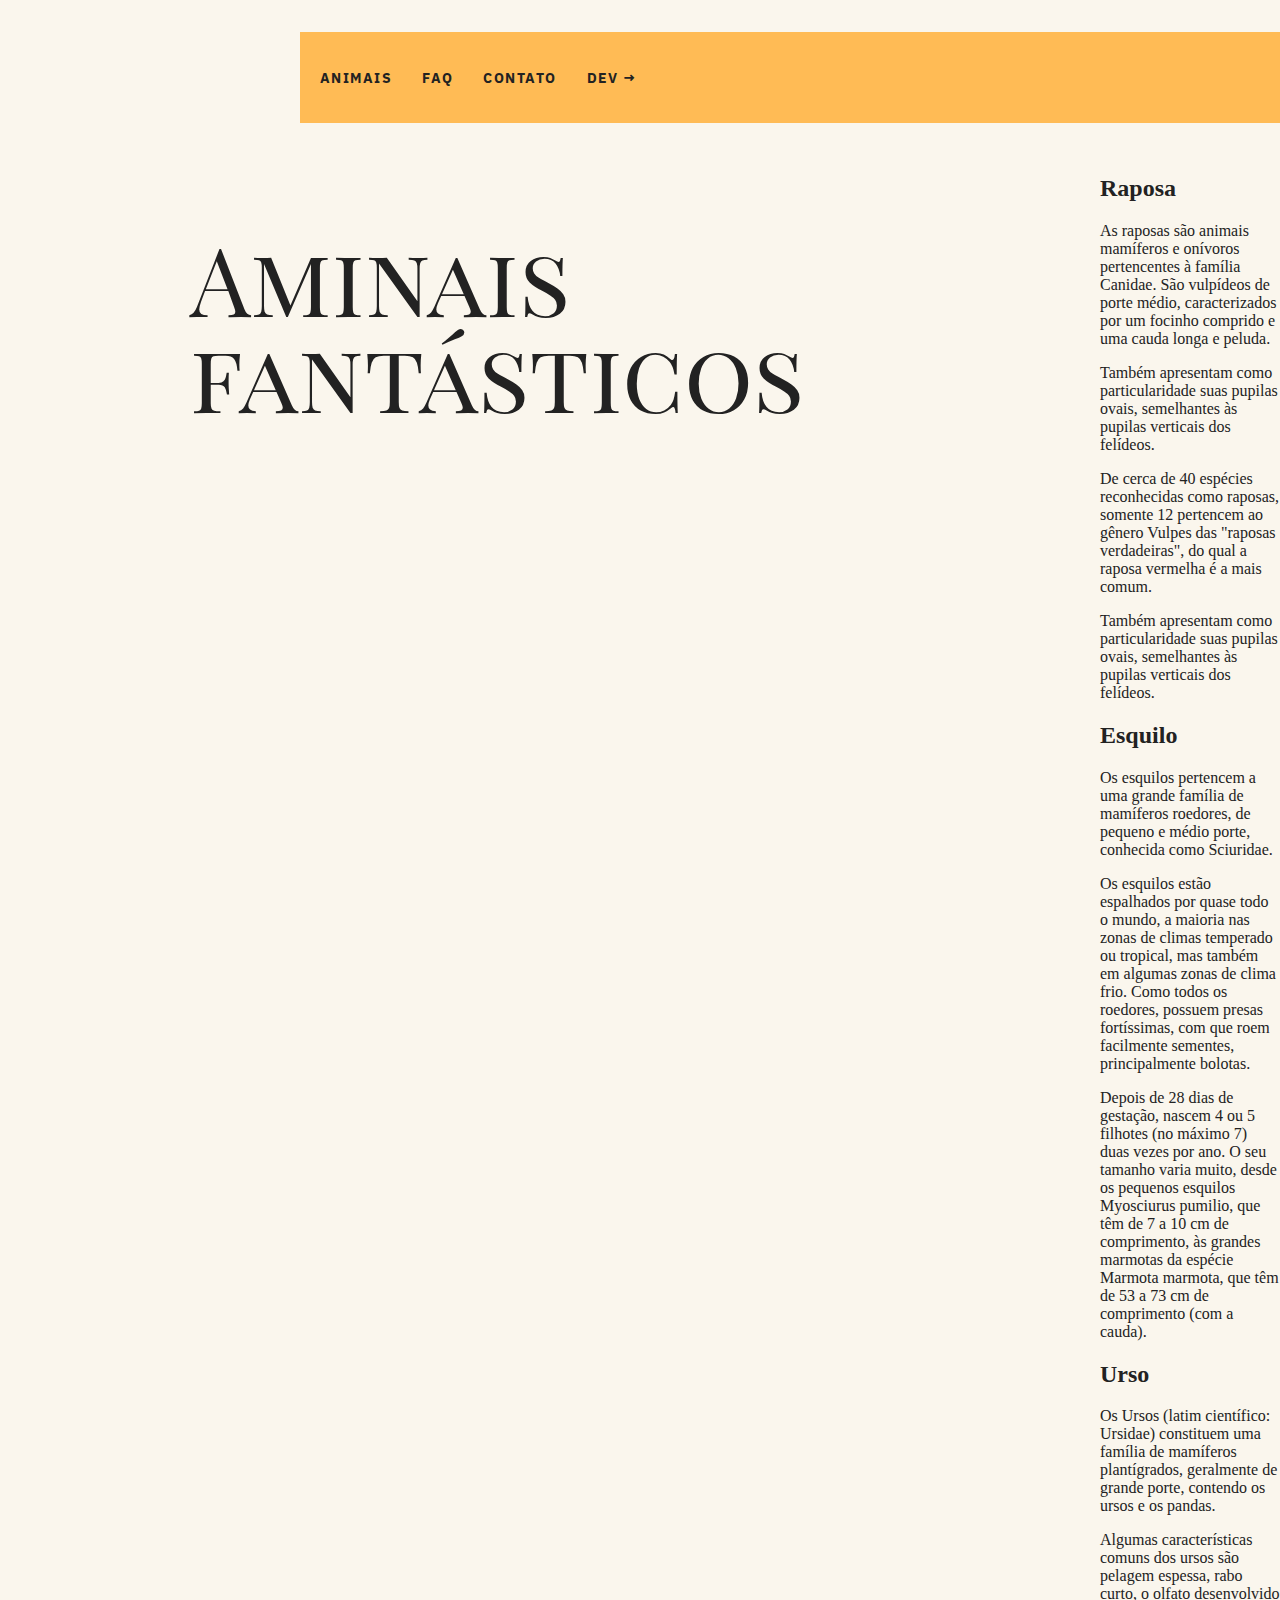
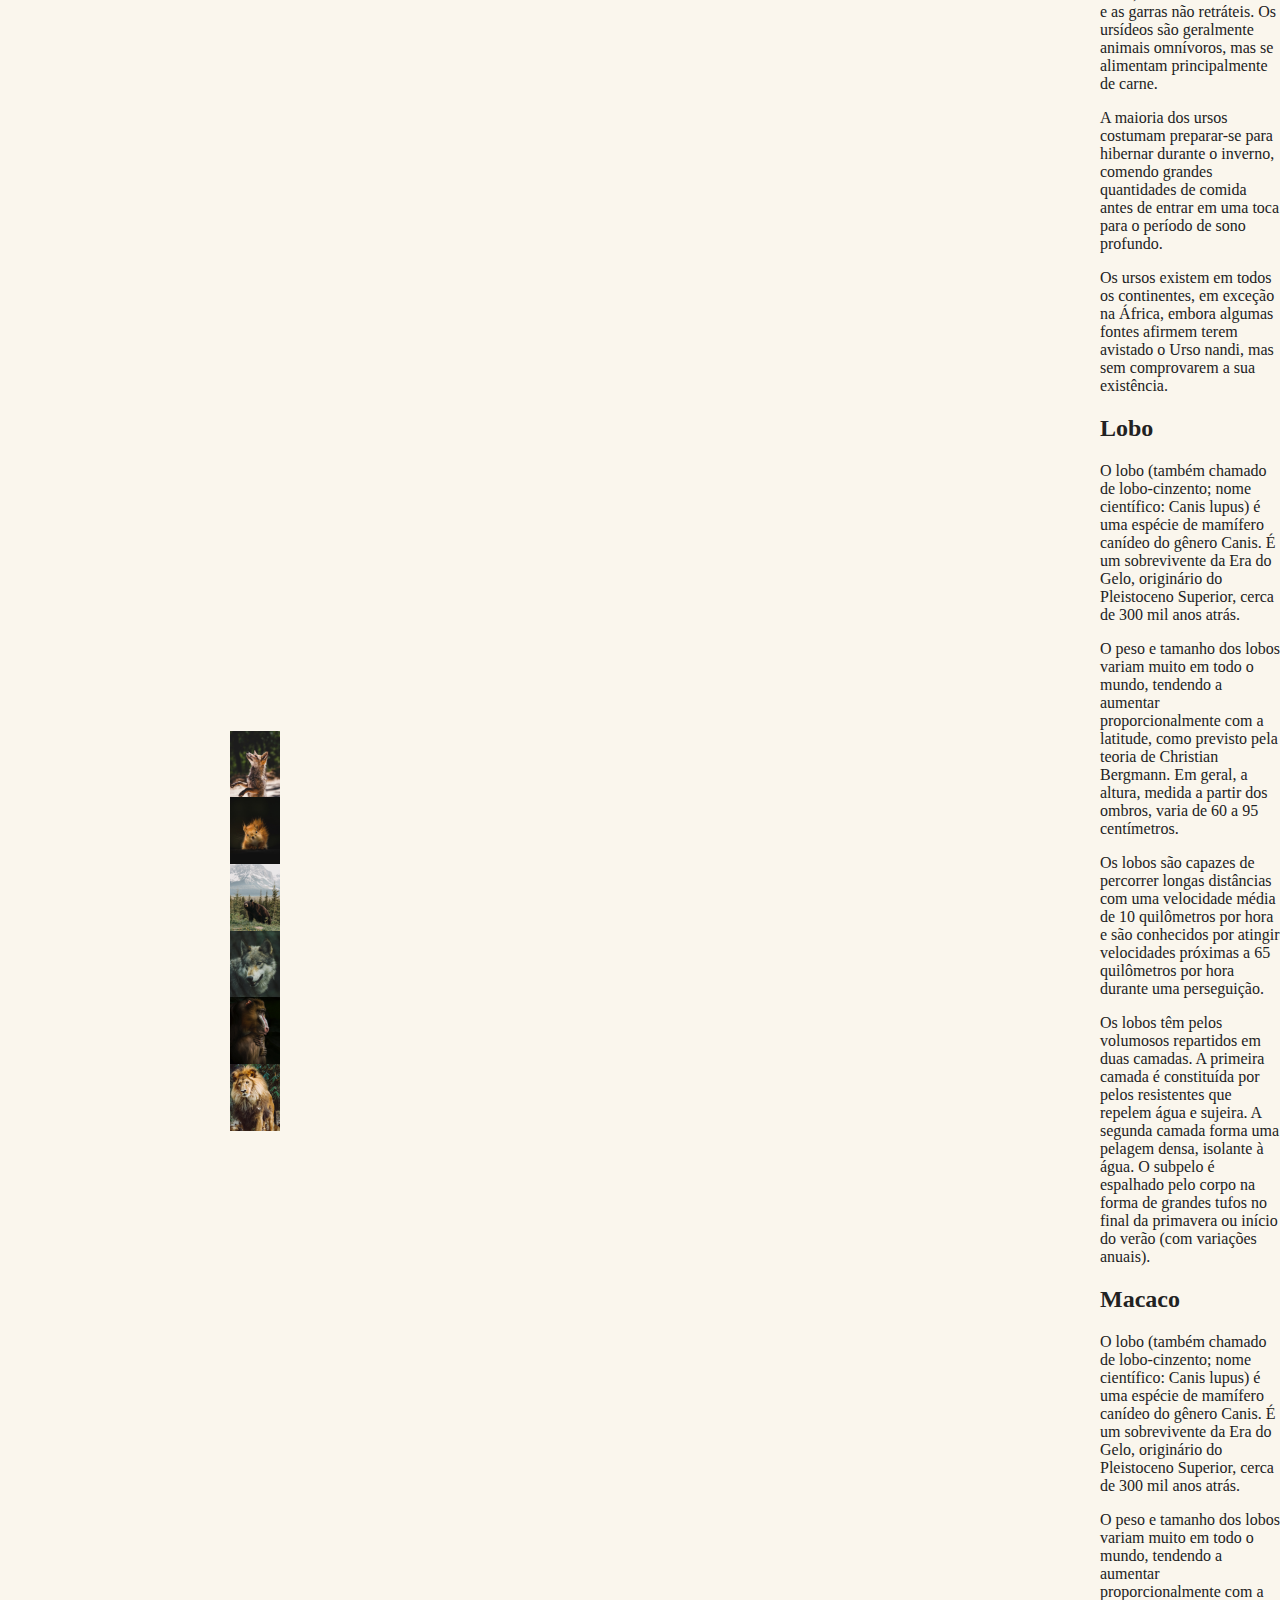
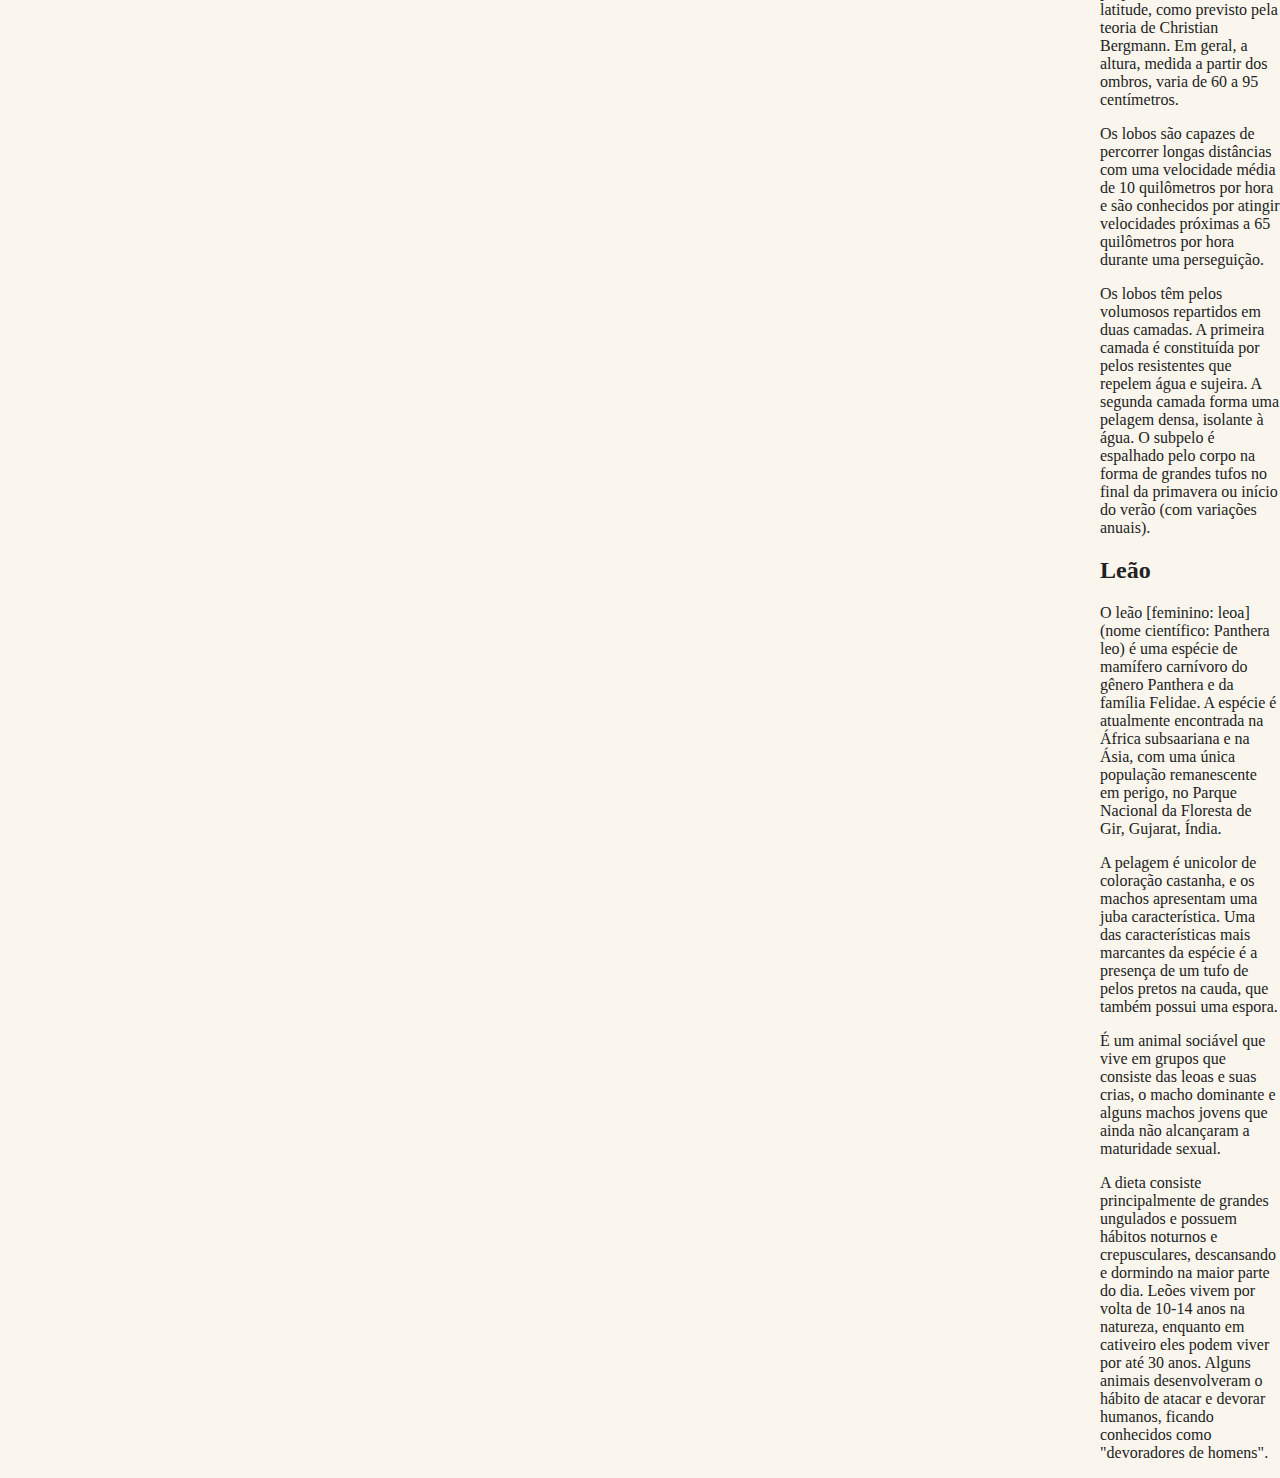
==== index.html @ 6a3c09d8 "feat: descrevendo os animais" ====
<!DOCTYPE html>
<html lang="pt-br">

<head>
  <meta charset="UTF-8">
  <meta http-equiv="X-UA-Compatible" content="IE=edge">
  <meta name="viewport" content="width=device-width, initial-scale=1.0">
  <link rel="stylesheet" href="style.css">
  <title>DOM</title>
</head>

<body>

  <nav class="menu">
    <ul>
      <li><a href="#animais">Animais</a></li>
      <li><a href="#faq">Faq</a></li>
      <li><a href="#contato">Contato</a></li>
      <li><a href="https://www.origamid.com/" target="_blank">Dev →</a></li>
    </ul>
  </nav>

  <section class="animais" id="animais">
    <h1 class="tituloAnimais">Aminais fantásticos</h1>
    <ul class="listaAnimais">
      <li><img src="./img/imagem1.jpg" alt="imagem de raposa"></li>
      <li><img src="./img/imagem2.jpg" alt="imagem de esquilo"></li>
      <li><img src="./img/imagem3.jpg" alt="imagem de urso"></li>
      <li><img src="./img/imagem4.jpg" alt="imegem de lobo"></li>
      <li><img src="./img/imagem5.jpg" alt="imagem de macaco"></li>
      <li><img src="./img/imagem6.jpg" alt="imegem de leão"></li>
    </ul>
  </section>
  <div class="descricaoAnimais">
    <section>
      <h2>Raposa</h2>
      <p>As raposas são animais mamíferos e onívoros pertencentes à família Canidae. São vulpídeos de porte médio, caracterizados
        por um focinho comprido e uma cauda longa e peluda.</p>
      <p>Também apresentam como particularidade suas pupilas ovais, semelhantes às pupilas verticais dos felídeos.</p>
      <p>De cerca de 40 espécies reconhecidas como raposas, somente 12 pertencem ao gênero Vulpes das "raposas verdadeiras", do
        qual a raposa vermelha é a mais comum.</p>
      <p>Também apresentam como particularidade suas pupilas ovais, semelhantes às pupilas verticais dos felídeos.</p>
    </section>
    <section>
      <h2>Esquilo</h2>
      <p>Os esquilos pertencem a uma grande família de mamíferos roedores, de pequeno e médio porte, conhecida como Sciuridae.</p>
      <p>Os esquilos estão espalhados por quase todo o mundo, a maioria nas zonas de climas temperado ou tropical, mas também em algumas zonas de clima frio. Como todos os roedores, possuem presas fortíssimas, com que roem facilmente sementes, principalmente bolotas.</p>
      <p>Depois de 28 dias de gestação, nascem 4 ou 5 filhotes (no máximo 7) duas vezes por ano. O seu tamanho varia muito, desde os pequenos esquilos Myosciurus pumilio, que têm de 7 a 10 cm de comprimento, às grandes marmotas da espécie Marmota marmota, que têm de 53 a 73 cm de comprimento (com a cauda).</p>
    </section>
    <section>
      <h2>Urso</h2>
      <p>Os Ursos (latim científico: Ursidae) constituem uma família de mamíferos plantígrados, geralmente de grande porte, contendo os ursos e os pandas.</p>
      <p>Algumas características comuns dos ursos são pelagem espessa, rabo curto, o olfato desenvolvido e as garras não retráteis. Os ursídeos são geralmente animais omnívoros, mas se alimentam principalmente de carne.</p>
      <p>A maioria dos ursos costumam preparar-se para hibernar durante o inverno, comendo grandes quantidades de comida antes de entrar em uma toca para o período de sono profundo.</p>
      <p>
        Os ursos existem em todos os continentes, em exceção na África, embora algumas fontes afirmem terem avistado o Urso nandi, mas sem comprovarem a sua existência.
      </p>
    </section>
    <section>
      <h2>Lobo</h2>
      <p>O lobo (também chamado de lobo-cinzento; nome científico: Canis lupus) é uma espécie de mamífero canídeo do gênero Canis. É um sobrevivente da Era do Gelo, originário do Pleistoceno Superior, cerca de 300 mil anos atrás. </p>
      <p>O peso e tamanho dos lobos variam muito em todo o mundo, tendendo a aumentar proporcionalmente com a latitude, como previsto pela teoria de Christian Bergmann. Em geral, a altura, medida a partir dos ombros, varia de 60 a 95 centímetros. </p>
      <p>Os lobos são capazes de percorrer longas distâncias com uma velocidade média de 10 quilômetros por hora e são conhecidos por atingir velocidades próximas a 65 quilômetros por hora durante uma perseguição.</p>
      <p>
        Os lobos têm pelos volumosos repartidos em duas camadas. A primeira camada é constituída por pelos resistentes que repelem água e sujeira. A segunda camada forma uma pelagem densa, isolante à água. O subpelo é espalhado pelo corpo na forma de grandes tufos no final da primavera ou início do verão (com variações anuais).
      </p>
    </section>
    <section>
      <h2>Macaco</h2>
      <p>O lobo (também chamado de lobo-cinzento; nome científico: Canis lupus) é uma espécie de mamífero canídeo do gênero Canis. É um sobrevivente da Era do Gelo, originário do Pleistoceno Superior, cerca de 300 mil anos atrás. </p>
      <p>O peso e tamanho dos lobos variam muito em todo o mundo, tendendo a aumentar proporcionalmente com a latitude, como previsto pela teoria de Christian Bergmann. Em geral, a altura, medida a partir dos ombros, varia de 60 a 95 centímetros. </p>
      <p>Os lobos são capazes de percorrer longas distâncias com uma velocidade média de 10 quilômetros por hora e são conhecidos por atingir velocidades próximas a 65 quilômetros por hora durante uma perseguição.</p>
      <p>
        Os lobos têm pelos volumosos repartidos em duas camadas. A primeira camada é constituída por pelos resistentes que repelem água e sujeira. A segunda camada forma uma pelagem densa, isolante à água. O subpelo é espalhado pelo corpo na forma de grandes tufos no final da primavera ou início do verão (com variações anuais).
      </p>
    </section>
    <section>
      <h2>Leão</h2>
      <p>O leão [feminino: leoa] (nome científico: Panthera leo) é uma espécie de mamífero carnívoro do gênero Panthera e da família Felidae. A espécie é atualmente encontrada na África subsaariana e na Ásia, com uma única população remanescente em perigo, no Parque Nacional da Floresta de Gir, Gujarat, Índia. </p>
      <p>A pelagem é unicolor de coloração castanha, e os machos apresentam uma juba característica. Uma das características mais marcantes da espécie é a presença de um tufo de pelos pretos na cauda, que também possui uma espora. </p>
      <p>É um animal sociável que vive em grupos que consiste das leoas e suas crias, o macho dominante e alguns machos jovens que ainda não alcançaram a maturidade sexual.</p>
      <p>A dieta consiste principalmente de grandes ungulados e possuem hábitos noturnos e crepusculares, descansando e dormindo na maior parte do dia. Leões vivem por volta de 10-14 anos na natureza, enquanto em cativeiro eles podem viver por até 30 anos. Alguns animais desenvolveram o hábito de atacar e devorar humanos, ficando conhecidos como "devoradores de homens".
      </p>
    </section>

  </div>


</body>

</html>
---- style.css ----
@import url('https://fonts.googleapis.com/css2?family=IBM+Plex+Sans:wght@400;600;700&display=swap');
@import url('https://fonts.googleapis.com/css2?family=Playfair+Display+SC:wght@400;700&display=swap');

body {
  margin: 0;
  padding: 0;
}

ul{
  list-style: none;
}

body{
  background-color: #faf6ed;
  color: #222;
  display: grid;
  grid-template-columns:  1fr 120px minmax(300px, 800px) 1fr;
  -webkit-font-smoothing: antialiased;
}
.menu{
  grid-column:3 / 5;
  background-color: #fb5;
  margin-top: 2rem;
  margin-bottom: 2rem;
}

.menu ul{
  display: flex;
  flex-wrap: wrap;
  padding: 10px;
}

.menu li a {
  display: block;
  padding: 10px;
  margin-right: 10px;
  color: #222;
  text-decoration: none;
  text-transform: uppercase;
  font-size: 0.90rem;
  font-weight: bold;
  font-family: 'IBM Plex Sans', sans-serif;
  letter-spacing: .1em;
}

.animais{
  grid-column: 2 / 4;
  width: 100%;
  box-sizing: border-box;
  padding: 10px;
  display: grid;
  grid-template-columns: 90px 300px 1fr;
  gap: 20px;
  margin-bottom: 4rem;
}
img{
  display: block;
  max-width: 100%;
}
.tituloAnimais {
  font-family: 'Playfair Display SC', serif;
  font-size: 6rem;
  font-weight: 400;
  line-height: 1;
  margin-bottom: 1rem;
  grid-column: 1/ 4;
}
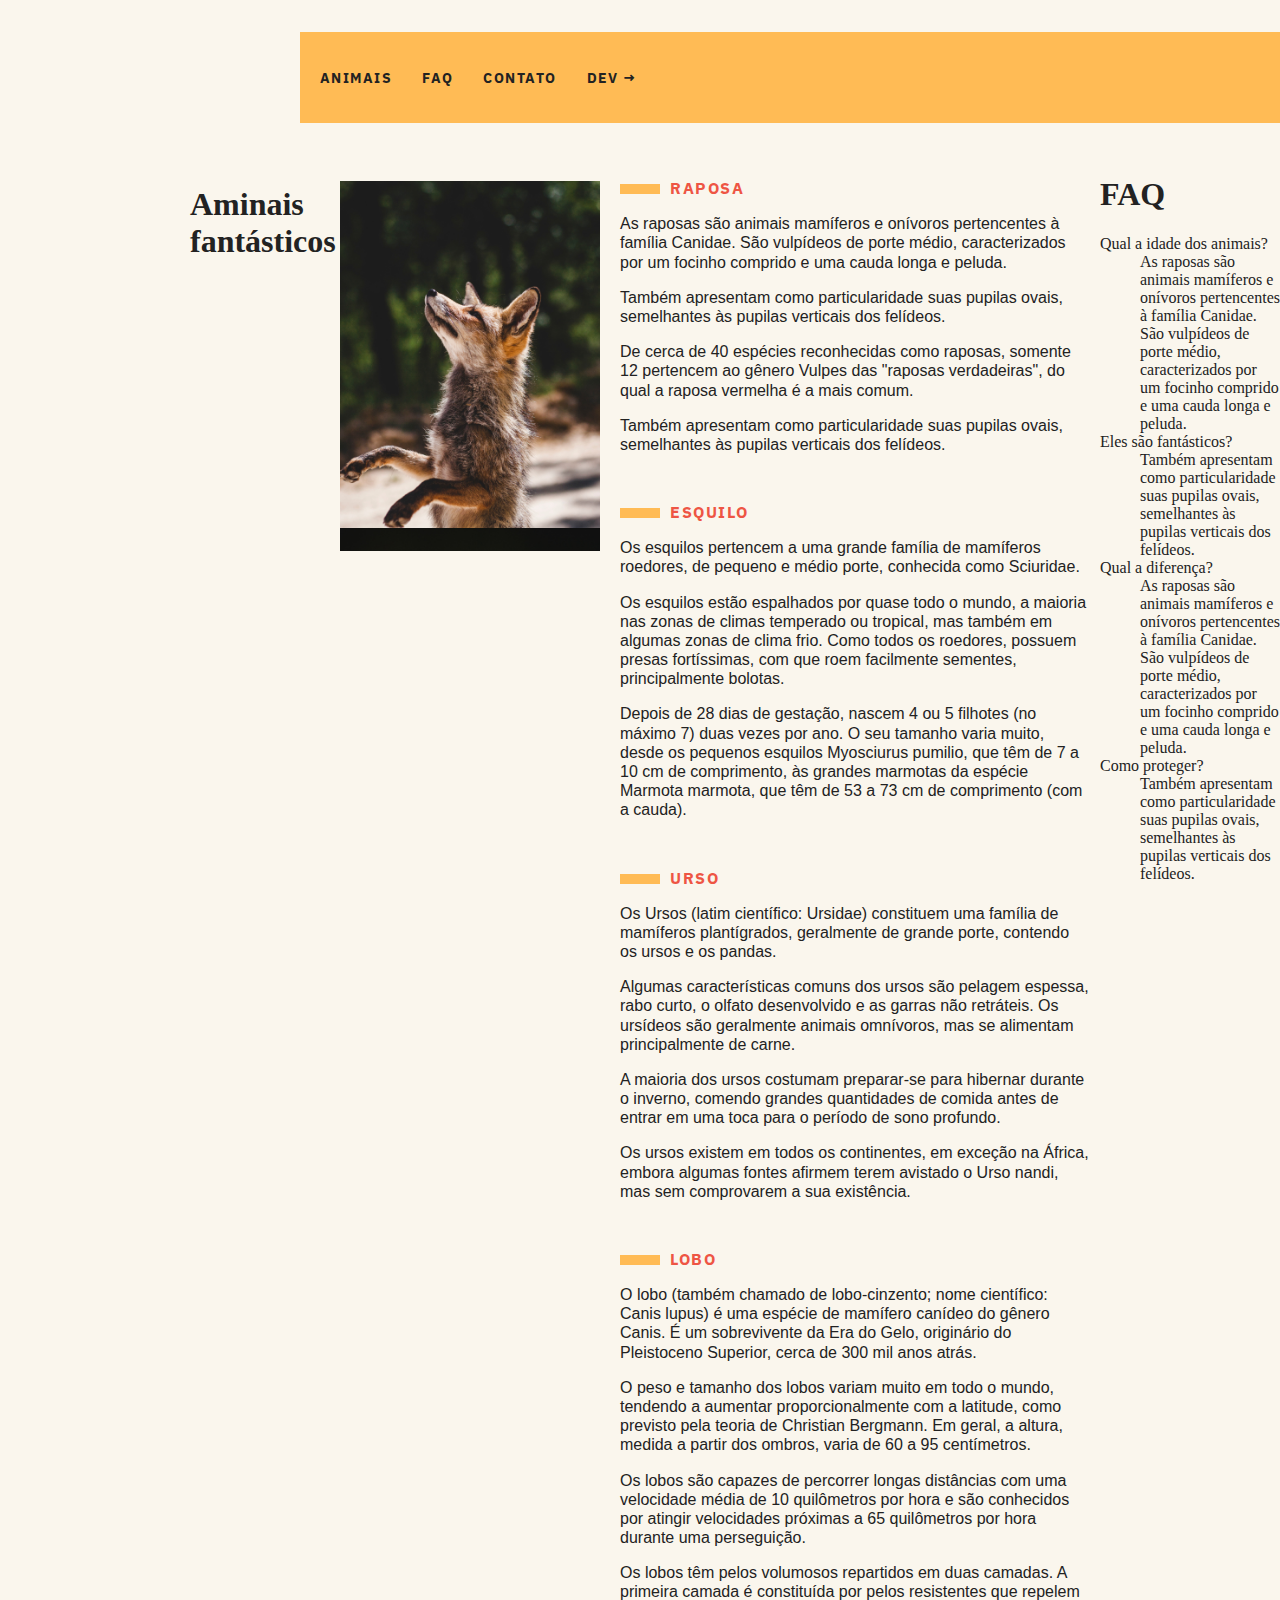
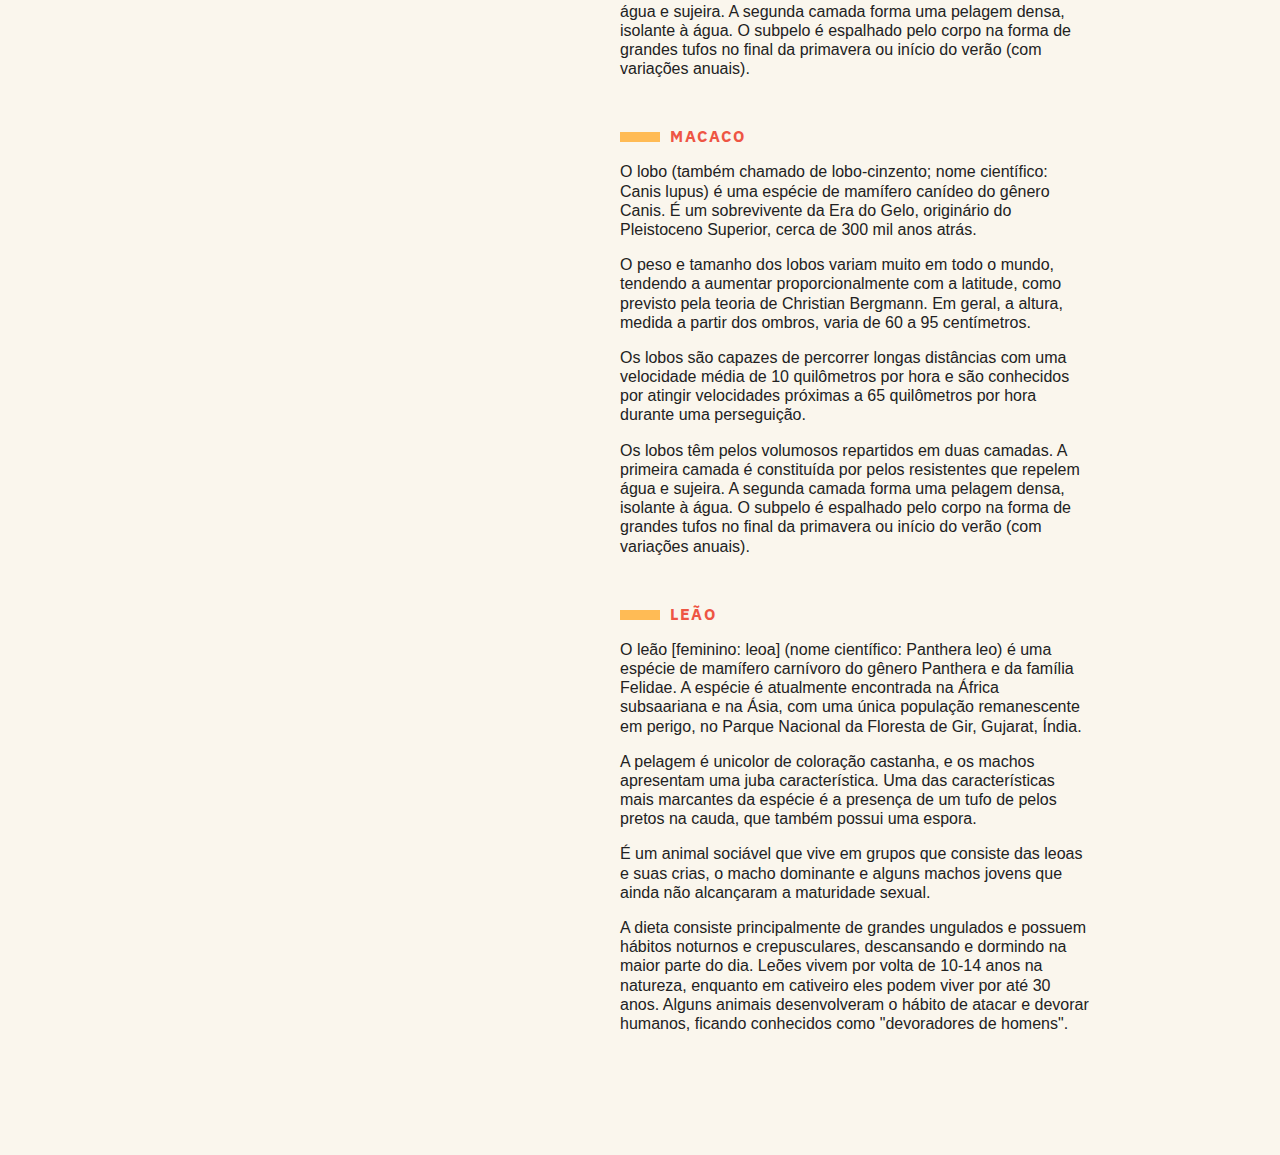
==== commit 01b8156a: "feat: criando seção de dúvidas" ====
--- a/index.html
+++ b/index.html
@@ -21,7 +21,7 @@
   </nav>
 
   <section class="animais" id="animais">
-    <h1 class="tituloAnimais">Aminais fantásticos</h1>
+    <h1 class="titulo">Aminais fantásticos</h1>
     <ul class="listaAnimais">
       <li><img src="./img/imagem1.jpg" alt="imagem de raposa"></li>
       <li><img src="./img/imagem2.jpg" alt="imagem de esquilo"></li>
@@ -30,60 +30,76 @@
       <li><img src="./img/imagem5.jpg" alt="imagem de macaco"></li>
       <li><img src="./img/imagem6.jpg" alt="imegem de leão"></li>
     </ul>
+
+
+
+    <div class="descricaoAnimais">
+      <section>
+        <h2>Raposa</h2>
+        <p>As raposas são animais mamíferos e onívoros pertencentes à família Canidae. São vulpídeos de porte médio, caracterizados
+          por um focinho comprido e uma cauda longa e peluda.</p>
+        <p>Também apresentam como particularidade suas pupilas ovais, semelhantes às pupilas verticais dos felídeos.</p>
+        <p>De cerca de 40 espécies reconhecidas como raposas, somente 12 pertencem ao gênero Vulpes das "raposas verdadeiras", do
+          qual a raposa vermelha é a mais comum.</p>
+        <p>Também apresentam como particularidade suas pupilas ovais, semelhantes às pupilas verticais dos felídeos.</p>
+      </section>
+      <section>
+        <h2>Esquilo</h2>
+        <p>Os esquilos pertencem a uma grande família de mamíferos roedores, de pequeno e médio porte, conhecida como Sciuridae.</p>
+        <p>Os esquilos estão espalhados por quase todo o mundo, a maioria nas zonas de climas temperado ou tropical, mas também em algumas zonas de clima frio. Como todos os roedores, possuem presas fortíssimas, com que roem facilmente sementes, principalmente bolotas.</p>
+        <p>Depois de 28 dias de gestação, nascem 4 ou 5 filhotes (no máximo 7) duas vezes por ano. O seu tamanho varia muito, desde os pequenos esquilos Myosciurus pumilio, que têm de 7 a 10 cm de comprimento, às grandes marmotas da espécie Marmota marmota, que têm de 53 a 73 cm de comprimento (com a cauda).</p>
+      </section>
+      <section>
+        <h2>Urso</h2>
+        <p>Os Ursos (latim científico: Ursidae) constituem uma família de mamíferos plantígrados, geralmente de grande porte, contendo os ursos e os pandas.</p>
+        <p>Algumas características comuns dos ursos são pelagem espessa, rabo curto, o olfato desenvolvido e as garras não retráteis. Os ursídeos são geralmente animais omnívoros, mas se alimentam principalmente de carne.</p>
+        <p>A maioria dos ursos costumam preparar-se para hibernar durante o inverno, comendo grandes quantidades de comida antes de entrar em uma toca para o período de sono profundo.</p>
+        <p>
+          Os ursos existem em todos os continentes, em exceção na África, embora algumas fontes afirmem terem avistado o Urso nandi, mas sem comprovarem a sua existência.
+        </p>
+      </section>
+      <section>
+        <h2>Lobo</h2>
+        <p>O lobo (também chamado de lobo-cinzento; nome científico: Canis lupus) é uma espécie de mamífero canídeo do gênero Canis. É um sobrevivente da Era do Gelo, originário do Pleistoceno Superior, cerca de 300 mil anos atrás. </p>
+        <p>O peso e tamanho dos lobos variam muito em todo o mundo, tendendo a aumentar proporcionalmente com a latitude, como previsto pela teoria de Christian Bergmann. Em geral, a altura, medida a partir dos ombros, varia de 60 a 95 centímetros. </p>
+        <p>Os lobos são capazes de percorrer longas distâncias com uma velocidade média de 10 quilômetros por hora e são conhecidos por atingir velocidades próximas a 65 quilômetros por hora durante uma perseguição.</p>
+        <p>
+          Os lobos têm pelos volumosos repartidos em duas camadas. A primeira camada é constituída por pelos resistentes que repelem água e sujeira. A segunda camada forma uma pelagem densa, isolante à água. O subpelo é espalhado pelo corpo na forma de grandes tufos no final da primavera ou início do verão (com variações anuais).
+        </p>
+      </section>
+      <section>
+        <h2>Macaco</h2>
+        <p>O lobo (também chamado de lobo-cinzento; nome científico: Canis lupus) é uma espécie de mamífero canídeo do gênero Canis. É um sobrevivente da Era do Gelo, originário do Pleistoceno Superior, cerca de 300 mil anos atrás. </p>
+        <p>O peso e tamanho dos lobos variam muito em todo o mundo, tendendo a aumentar proporcionalmente com a latitude, como previsto pela teoria de Christian Bergmann. Em geral, a altura, medida a partir dos ombros, varia de 60 a 95 centímetros. </p>
+        <p>Os lobos são capazes de percorrer longas distâncias com uma velocidade média de 10 quilômetros por hora e são conhecidos por atingir velocidades próximas a 65 quilômetros por hora durante uma perseguição.</p>
+        <p>
+          Os lobos têm pelos volumosos repartidos em duas camadas. A primeira camada é constituída por pelos resistentes que repelem água e sujeira. A segunda camada forma uma pelagem densa, isolante à água. O subpelo é espalhado pelo corpo na forma de grandes tufos no final da primavera ou início do verão (com variações anuais).
+        </p>
+      </section>
+      <section>
+        <h2>Leão</h2>
+        <p>O leão [feminino: leoa] (nome científico: Panthera leo) é uma espécie de mamífero carnívoro do gênero Panthera e da família Felidae. A espécie é atualmente encontrada na África subsaariana e na Ásia, com uma única população remanescente em perigo, no Parque Nacional da Floresta de Gir, Gujarat, Índia. </p>
+        <p>A pelagem é unicolor de coloração castanha, e os machos apresentam uma juba característica. Uma das características mais marcantes da espécie é a presença de um tufo de pelos pretos na cauda, que também possui uma espora. </p>
+        <p>É um animal sociável que vive em grupos que consiste das leoas e suas crias, o macho dominante e alguns machos jovens que ainda não alcançaram a maturidade sexual.</p>
+        <p>A dieta consiste principalmente de grandes ungulados e possuem hábitos noturnos e crepusculares, descansando e dormindo na maior parte do dia. Leões vivem por volta de 10-14 anos na natureza, enquanto em cativeiro eles podem viver por até 30 anos. Alguns animais desenvolveram o hábito de atacar e devorar humanos, ficando conhecidos como "devoradores de homens".
+        </p>
+      </section>
+    </div>
   </section>
-  <div class="descricaoAnimais">
-    <section>
-      <h2>Raposa</h2>
-      <p>As raposas são animais mamíferos e onívoros pertencentes à família Canidae. São vulpídeos de porte médio, caracterizados
-        por um focinho comprido e uma cauda longa e peluda.</p>
-      <p>Também apresentam como particularidade suas pupilas ovais, semelhantes às pupilas verticais dos felídeos.</p>
-      <p>De cerca de 40 espécies reconhecidas como raposas, somente 12 pertencem ao gênero Vulpes das "raposas verdadeiras", do
-        qual a raposa vermelha é a mais comum.</p>
-      <p>Também apresentam como particularidade suas pupilas ovais, semelhantes às pupilas verticais dos felídeos.</p>
-    </section>
-    <section>
-      <h2>Esquilo</h2>
-      <p>Os esquilos pertencem a uma grande família de mamíferos roedores, de pequeno e médio porte, conhecida como Sciuridae.</p>
-      <p>Os esquilos estão espalhados por quase todo o mundo, a maioria nas zonas de climas temperado ou tropical, mas também em algumas zonas de clima frio. Como todos os roedores, possuem presas fortíssimas, com que roem facilmente sementes, principalmente bolotas.</p>
-      <p>Depois de 28 dias de gestação, nascem 4 ou 5 filhotes (no máximo 7) duas vezes por ano. O seu tamanho varia muito, desde os pequenos esquilos Myosciurus pumilio, que têm de 7 a 10 cm de comprimento, às grandes marmotas da espécie Marmota marmota, que têm de 53 a 73 cm de comprimento (com a cauda).</p>
-    </section>
-    <section>
-      <h2>Urso</h2>
-      <p>Os Ursos (latim científico: Ursidae) constituem uma família de mamíferos plantígrados, geralmente de grande porte, contendo os ursos e os pandas.</p>
-      <p>Algumas características comuns dos ursos são pelagem espessa, rabo curto, o olfato desenvolvido e as garras não retráteis. Os ursídeos são geralmente animais omnívoros, mas se alimentam principalmente de carne.</p>
-      <p>A maioria dos ursos costumam preparar-se para hibernar durante o inverno, comendo grandes quantidades de comida antes de entrar em uma toca para o período de sono profundo.</p>
-      <p>
-        Os ursos existem em todos os continentes, em exceção na África, embora algumas fontes afirmem terem avistado o Urso nandi, mas sem comprovarem a sua existência.
-      </p>
-    </section>
-    <section>
-      <h2>Lobo</h2>
-      <p>O lobo (também chamado de lobo-cinzento; nome científico: Canis lupus) é uma espécie de mamífero canídeo do gênero Canis. É um sobrevivente da Era do Gelo, originário do Pleistoceno Superior, cerca de 300 mil anos atrás. </p>
-      <p>O peso e tamanho dos lobos variam muito em todo o mundo, tendendo a aumentar proporcionalmente com a latitude, como previsto pela teoria de Christian Bergmann. Em geral, a altura, medida a partir dos ombros, varia de 60 a 95 centímetros. </p>
-      <p>Os lobos são capazes de percorrer longas distâncias com uma velocidade média de 10 quilômetros por hora e são conhecidos por atingir velocidades próximas a 65 quilômetros por hora durante uma perseguição.</p>
-      <p>
-        Os lobos têm pelos volumosos repartidos em duas camadas. A primeira camada é constituída por pelos resistentes que repelem água e sujeira. A segunda camada forma uma pelagem densa, isolante à água. O subpelo é espalhado pelo corpo na forma de grandes tufos no final da primavera ou início do verão (com variações anuais).
-      </p>
-    </section>
-    <section>
-      <h2>Macaco</h2>
-      <p>O lobo (também chamado de lobo-cinzento; nome científico: Canis lupus) é uma espécie de mamífero canídeo do gênero Canis. É um sobrevivente da Era do Gelo, originário do Pleistoceno Superior, cerca de 300 mil anos atrás. </p>
-      <p>O peso e tamanho dos lobos variam muito em todo o mundo, tendendo a aumentar proporcionalmente com a latitude, como previsto pela teoria de Christian Bergmann. Em geral, a altura, medida a partir dos ombros, varia de 60 a 95 centímetros. </p>
-      <p>Os lobos são capazes de percorrer longas distâncias com uma velocidade média de 10 quilômetros por hora e são conhecidos por atingir velocidades próximas a 65 quilômetros por hora durante uma perseguição.</p>
-      <p>
-        Os lobos têm pelos volumosos repartidos em duas camadas. A primeira camada é constituída por pelos resistentes que repelem água e sujeira. A segunda camada forma uma pelagem densa, isolante à água. O subpelo é espalhado pelo corpo na forma de grandes tufos no final da primavera ou início do verão (com variações anuais).
-      </p>
-    </section>
-    <section>
-      <h2>Leão</h2>
-      <p>O leão [feminino: leoa] (nome científico: Panthera leo) é uma espécie de mamífero carnívoro do gênero Panthera e da família Felidae. A espécie é atualmente encontrada na África subsaariana e na Ásia, com uma única população remanescente em perigo, no Parque Nacional da Floresta de Gir, Gujarat, Índia. </p>
-      <p>A pelagem é unicolor de coloração castanha, e os machos apresentam uma juba característica. Uma das características mais marcantes da espécie é a presença de um tufo de pelos pretos na cauda, que também possui uma espora. </p>
-      <p>É um animal sociável que vive em grupos que consiste das leoas e suas crias, o macho dominante e alguns machos jovens que ainda não alcançaram a maturidade sexual.</p>
-      <p>A dieta consiste principalmente de grandes ungulados e possuem hábitos noturnos e crepusculares, descansando e dormindo na maior parte do dia. Leões vivem por volta de 10-14 anos na natureza, enquanto em cativeiro eles podem viver por até 30 anos. Alguns animais desenvolveram o hábito de atacar e devorar humanos, ficando conhecidos como "devoradores de homens".
-      </p>
-    </section>
+  <section class="faq" id="faq">
+    <h1 class="titulo">FAQ</h1>
+    <dl class="faqLista">
+      <dt>Qual a idade dos animais?</dt>
+      <dd>As raposas são animais mamíferos e onívoros pertencentes à família Canidae. São vulpídeos de porte médio, caracterizados por um focinho comprido e uma cauda longa e peluda.</dd>
+      <dt>Eles são fantásticos?</dt>
+      <dd>Também apresentam como particularidade suas pupilas ovais, semelhantes às pupilas verticais dos felídeos.</dd>
+      <dt>Qual a diferença?</dt>
+      <dd>As raposas são animais mamíferos e onívoros pertencentes à família Canidae. São vulpídeos de porte médio, caracterizados por um focinho comprido e uma cauda longa e peluda.</dd>
+      <dt>Como proteger?</dt>
+      <dd>Também apresentam como particularidade suas pupilas ovais, semelhantes às pupilas verticais dos felídeos.</dd>
+    </dl>
+  </section>
 
-  </div>
 
 
 </body>
--- a/style.css
+++ b/style.css
@@ -64,4 +64,51 @@
   line-height: 1;
   margin-bottom: 1rem;
   grid-column: 1/ 4;
+}
+
+.descricaoAnimais h2 {
+  color: #e54;
+  font-family: 'IBM Plex Sans', sans-serif;
+  font-size: 1rem;
+  text-transform: uppercase;
+  letter-spacing: .1em;
+  margin-bottom: 1rem;
+}
+
+
+.descricaoAnimais h2::before {
+  content: '';
+  display: inline-block;
+  width: 40px;
+  height: 10px;
+  margin-right: 10px;
+  background-color: #fb5;
+}
+
+.descricaoAnimais p {
+  font-family: Arial, Helvetica, sans-serif;
+  line-height: 1.2;
+  margin-bottom: 1rem;
+}
+
+.listaAnimais{
+  height: 370px;
+  overflow-y: scroll;
+  grid-column: 2;
+}
+
+.listaAnimais::-webkit-scrollbar {
+  width: 18px;
+}
+.listaAnimais::-webkit-scrollbar-thumb {
+ background-color: #fb5;
+ border-left: 4px solid #faf6ed;
+ border-right: 4px solid #faf6ed;
+}
+
+.descricaoAnimais{
+  grid-column: 3;
+}
+.descricaoAnimais section {
+  margin-bottom:  3rem;
 }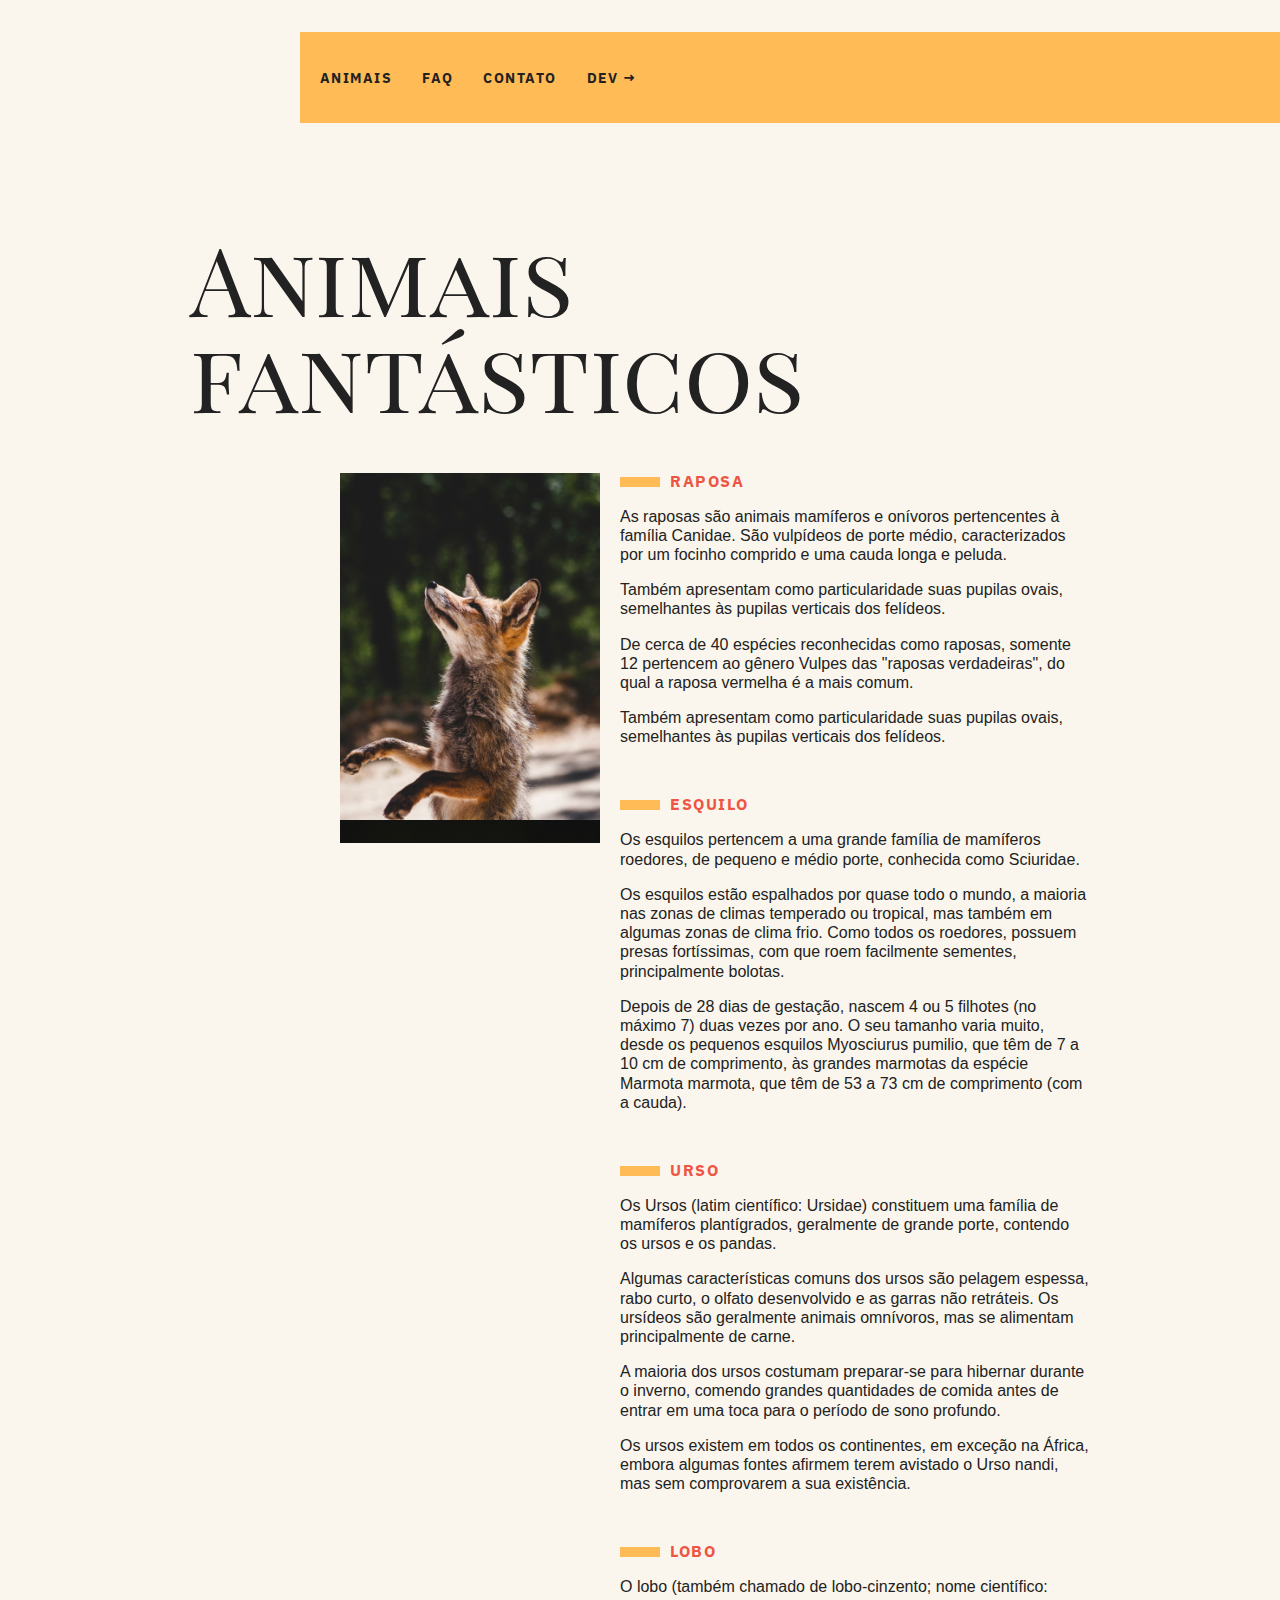
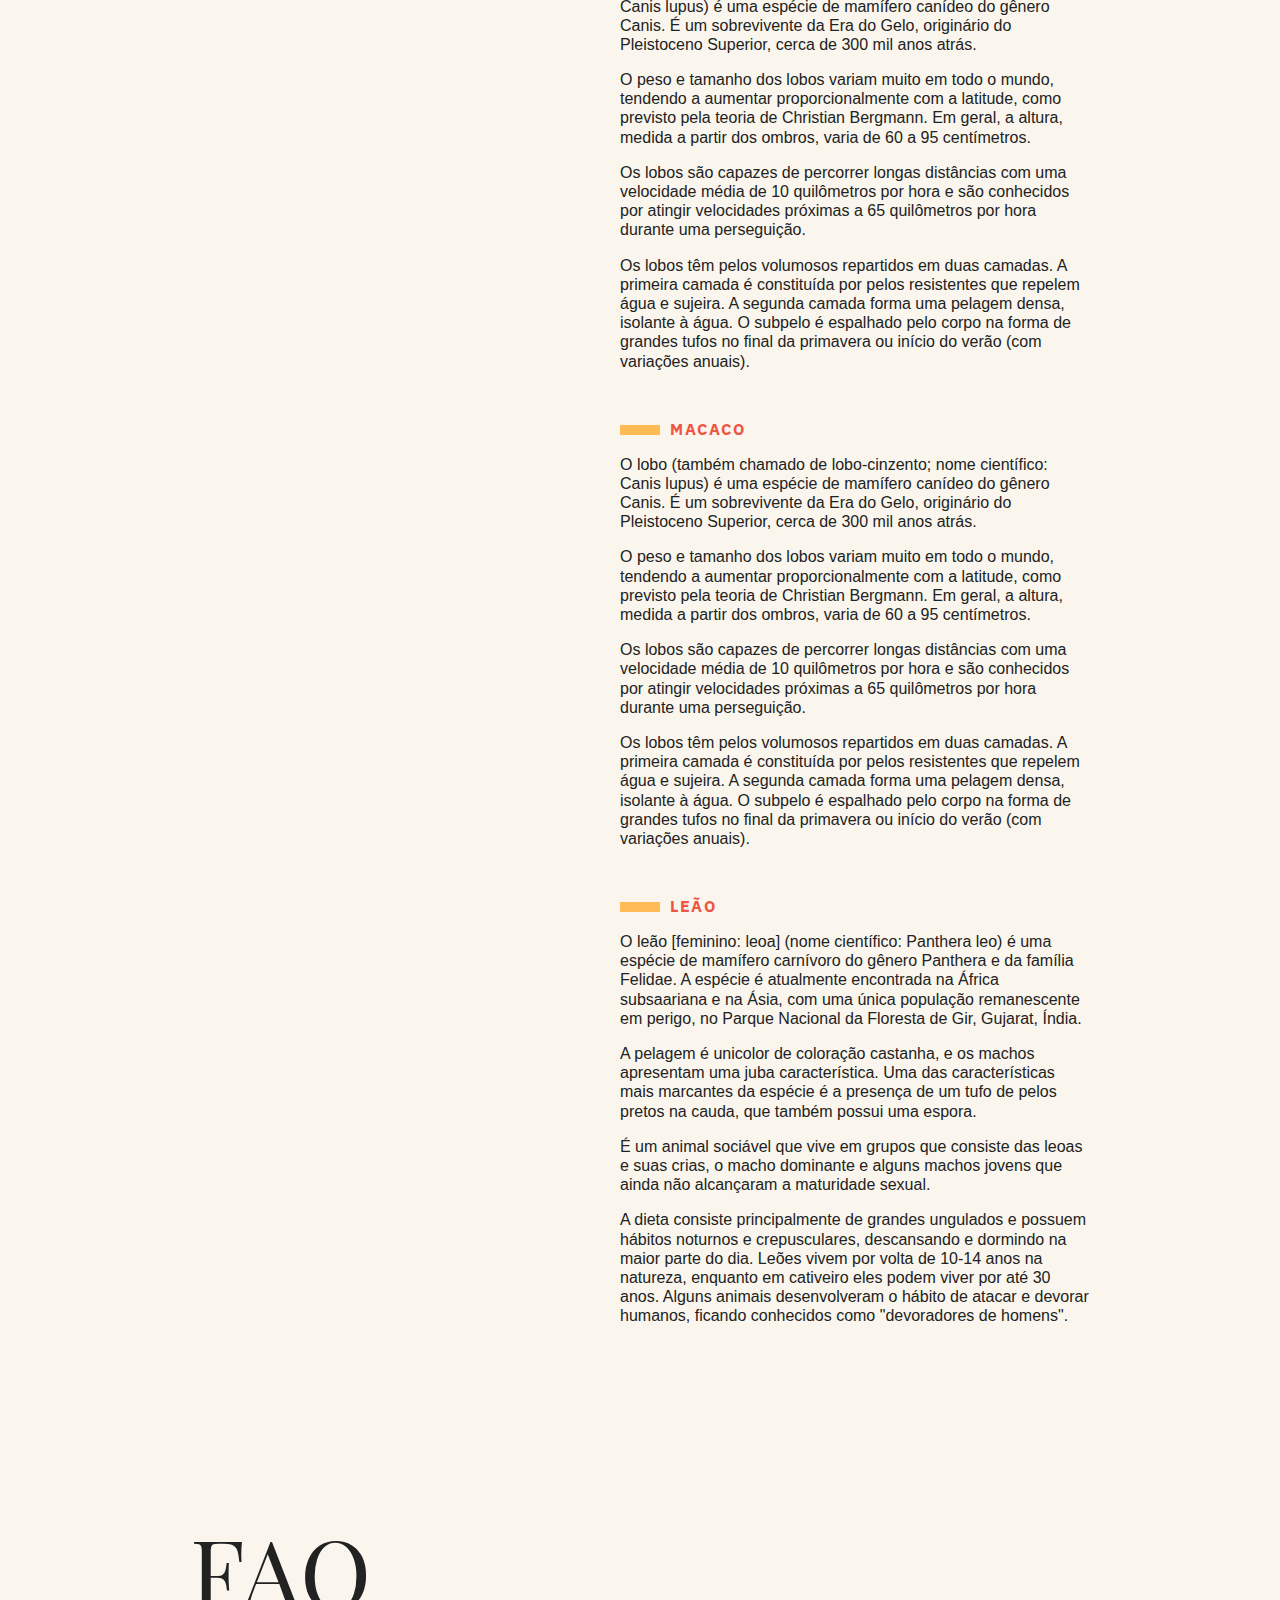
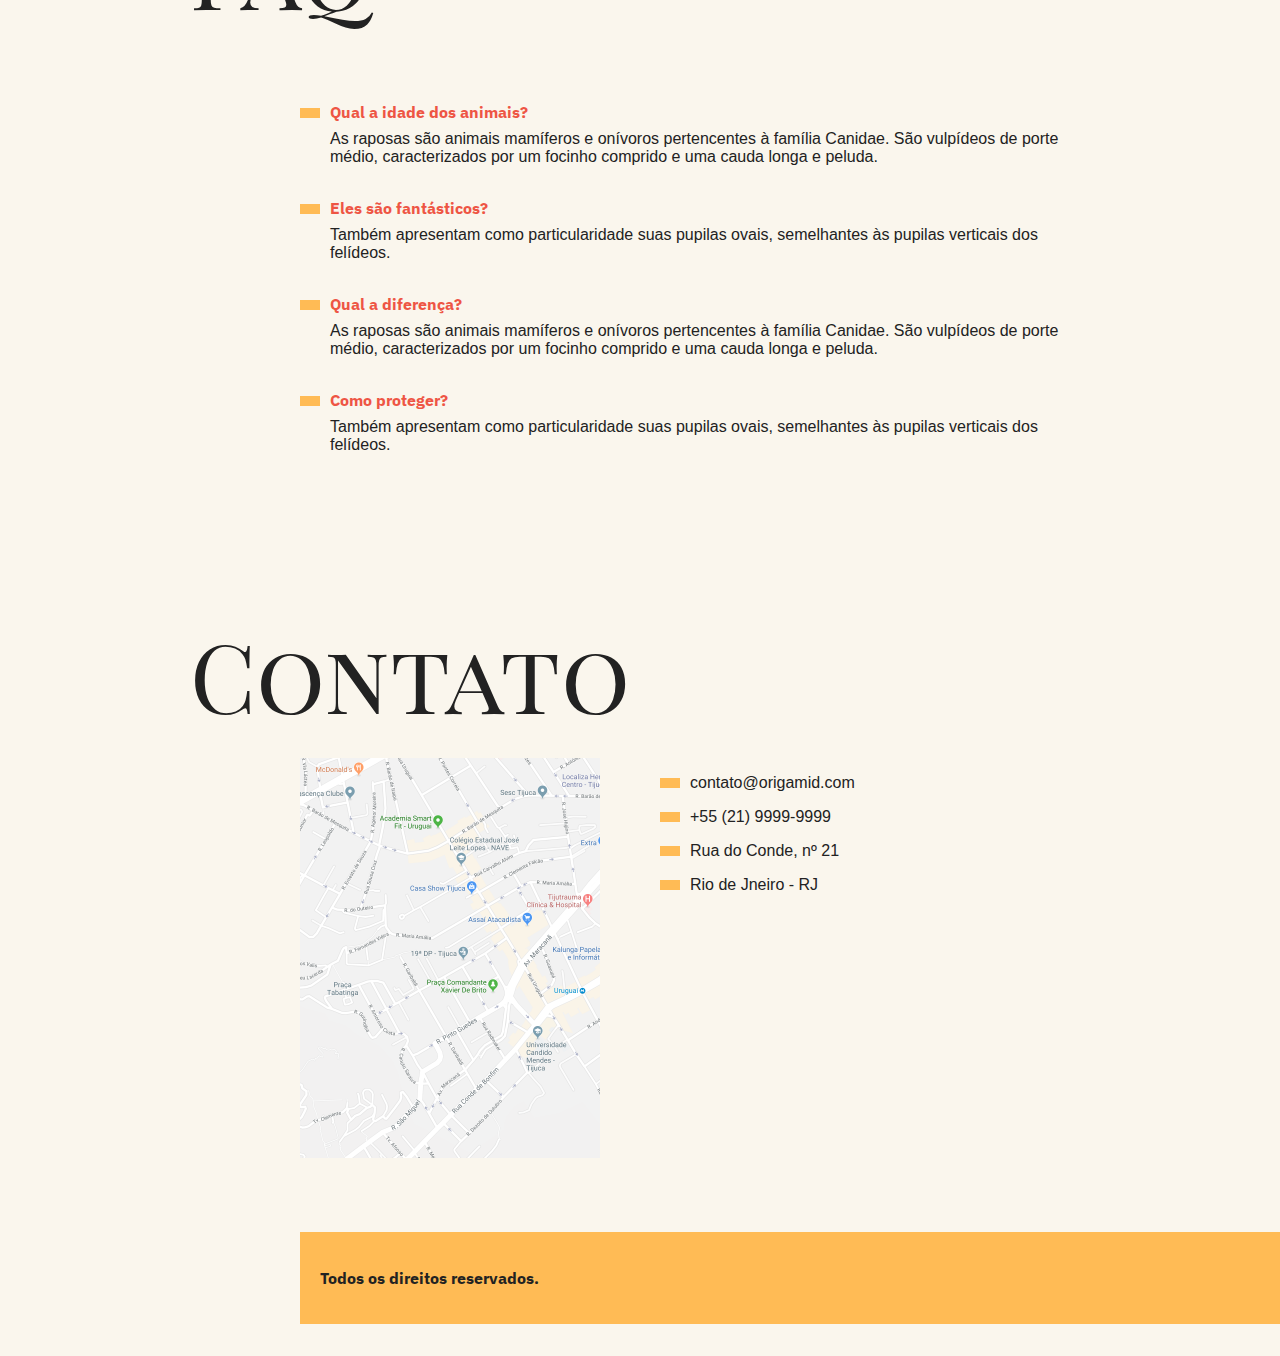
==== commit bb375f19: "feat: adicioando class a elemento" ====
--- a/index.html
+++ b/index.html
@@ -20,9 +20,9 @@
     </ul>
   </nav>
 
-  <section class="animais" id="animais">
-    <h1 class="titulo">Aminais fantásticos</h1>
-    <ul class="listaAnimais">
+  <section class=" grid-section animais" id="animais">
+    <h1 class="titulo">Animais fantásticos</h1>
+    <ul class="listaAnimais js-tabmenu">
       <li><img src="./img/imagem1.jpg" alt="imagem de raposa"></li>
       <li><img src="./img/imagem2.jpg" alt="imagem de esquilo"></li>
       <li><img src="./img/imagem3.jpg" alt="imagem de urso"></li>
@@ -31,9 +31,7 @@
       <li><img src="./img/imagem6.jpg" alt="imegem de leão"></li>
     </ul>
 
-
-
-    <div class="descricaoAnimais">
+    <div class="descricaoAnimais js-tabcontent">
       <section>
         <h2>Raposa</h2>
         <p>As raposas são animais mamíferos e onívoros pertencentes à família Canidae. São vulpídeos de porte médio, caracterizados
@@ -86,7 +84,8 @@
       </section>
     </div>
   </section>
-  <section class="faq" id="faq">
+
+  <section class="grid-section faq" id="faq">
     <h1 class="titulo">FAQ</h1>
     <dl class="faqLista">
       <dt>Qual a idade dos animais?</dt>
@@ -99,9 +98,23 @@
       <dd>Também apresentam como particularidade suas pupilas ovais, semelhantes às pupilas verticais dos felídeos.</dd>
     </dl>
   </section>
+  <section class="grid-section contato" id="contato">
+    <h1 class="titulo">Contato</h1>
+    <div class="mapa">
+      <img src="./img/mapa.png" alt="">
+    </div>
+    <ul class="dados">
+      <li>contato@origamid.com</li>
+      <li>+55 (21) 9999-9999</li>
+      <li>Rua do Conde, nº 21</li>
+      <li>Rio de Jneiro - RJ</li>
+    </ul>
+  </section>
 
-
-
+  <footer class="copy">
+    <p>Todos os direitos reservados.</p>
+  </footer>
+  <script src="./script.js"></script>
 </body>
 
 </html>--- a/style.css
+++ b/style.css
@@ -57,7 +57,7 @@
   display: block;
   max-width: 100%;
 }
-.tituloAnimais {
+.titulo {
   font-family: 'Playfair Display SC', serif;
   font-size: 6rem;
   font-weight: 400;
@@ -74,8 +74,6 @@
   letter-spacing: .1em;
   margin-bottom: 1rem;
 }
-
-
 .descricaoAnimais h2::before {
   content: '';
   display: inline-block;
@@ -111,4 +109,84 @@
 }
 .descricaoAnimais section {
   margin-bottom:  3rem;
+}
+
+.faq{
+  grid-column: 2 / 4;
+  width: 100%;
+  box-sizing: border-box;
+  padding: 10px;
+  display: grid;
+  grid-template-columns: 90px 300px 1fr;
+  grid-gap: 20px;
+  margin-bottom: 4rem;
+}
+.faqLista{
+  grid-column: 2 / 4;
+}
+
+.faqLista dt {
+  font-family: 'IBM Plex Sans', sans-serif;
+  font-weight: bold;
+  margin-top: 2rem;
+  margin-bottom: .5rem;
+  color: #e54;
+}
+
+.faqLista dt::before {
+  content: '';
+  display: inline-block;
+  width: 20px;
+  height: 10px;
+  margin-right: 10px;
+  background-color: #fb5;  
+}
+.faqLista dd{
+  font-family: Arial, Helvetica, sans-serif;
+  margin-bottom: .5rem;
+  margin-left: 30px;
+}
+
+.contato {
+  grid-column: 2 / 4;
+  width: 100%;
+  box-sizing: border-box;
+  padding: 10px;
+  display: grid;
+  grid-template-columns: 90px 300px 1fr;
+  grid-gap: 20px;
+  margin-bottom: 4rem;  
+}
+
+.mapa {
+grid-column: 2;
+}
+.dados{
+  grid-column: 3;
+}
+.dados li {
+  margin-bottom: 1rem;
+  font-family: Arial, Helvetica, sans-serif;
+}
+
+.dados li::before {
+  content: '';
+  display: inline-block;
+  width: 20px;
+  height: 10px;
+  margin-right: 10px;
+  background-color: #fb5;  
+}
+
+.copy{
+  grid-column: 3 / 5;
+  margin-bottom: 2rem;
+  background-color: #fb5;
+}
+
+.copy p {
+  padding: 20px;
+  font-family: 'IBM Plex Sans', sans-serif;
+  font-weight: bold;
+
 }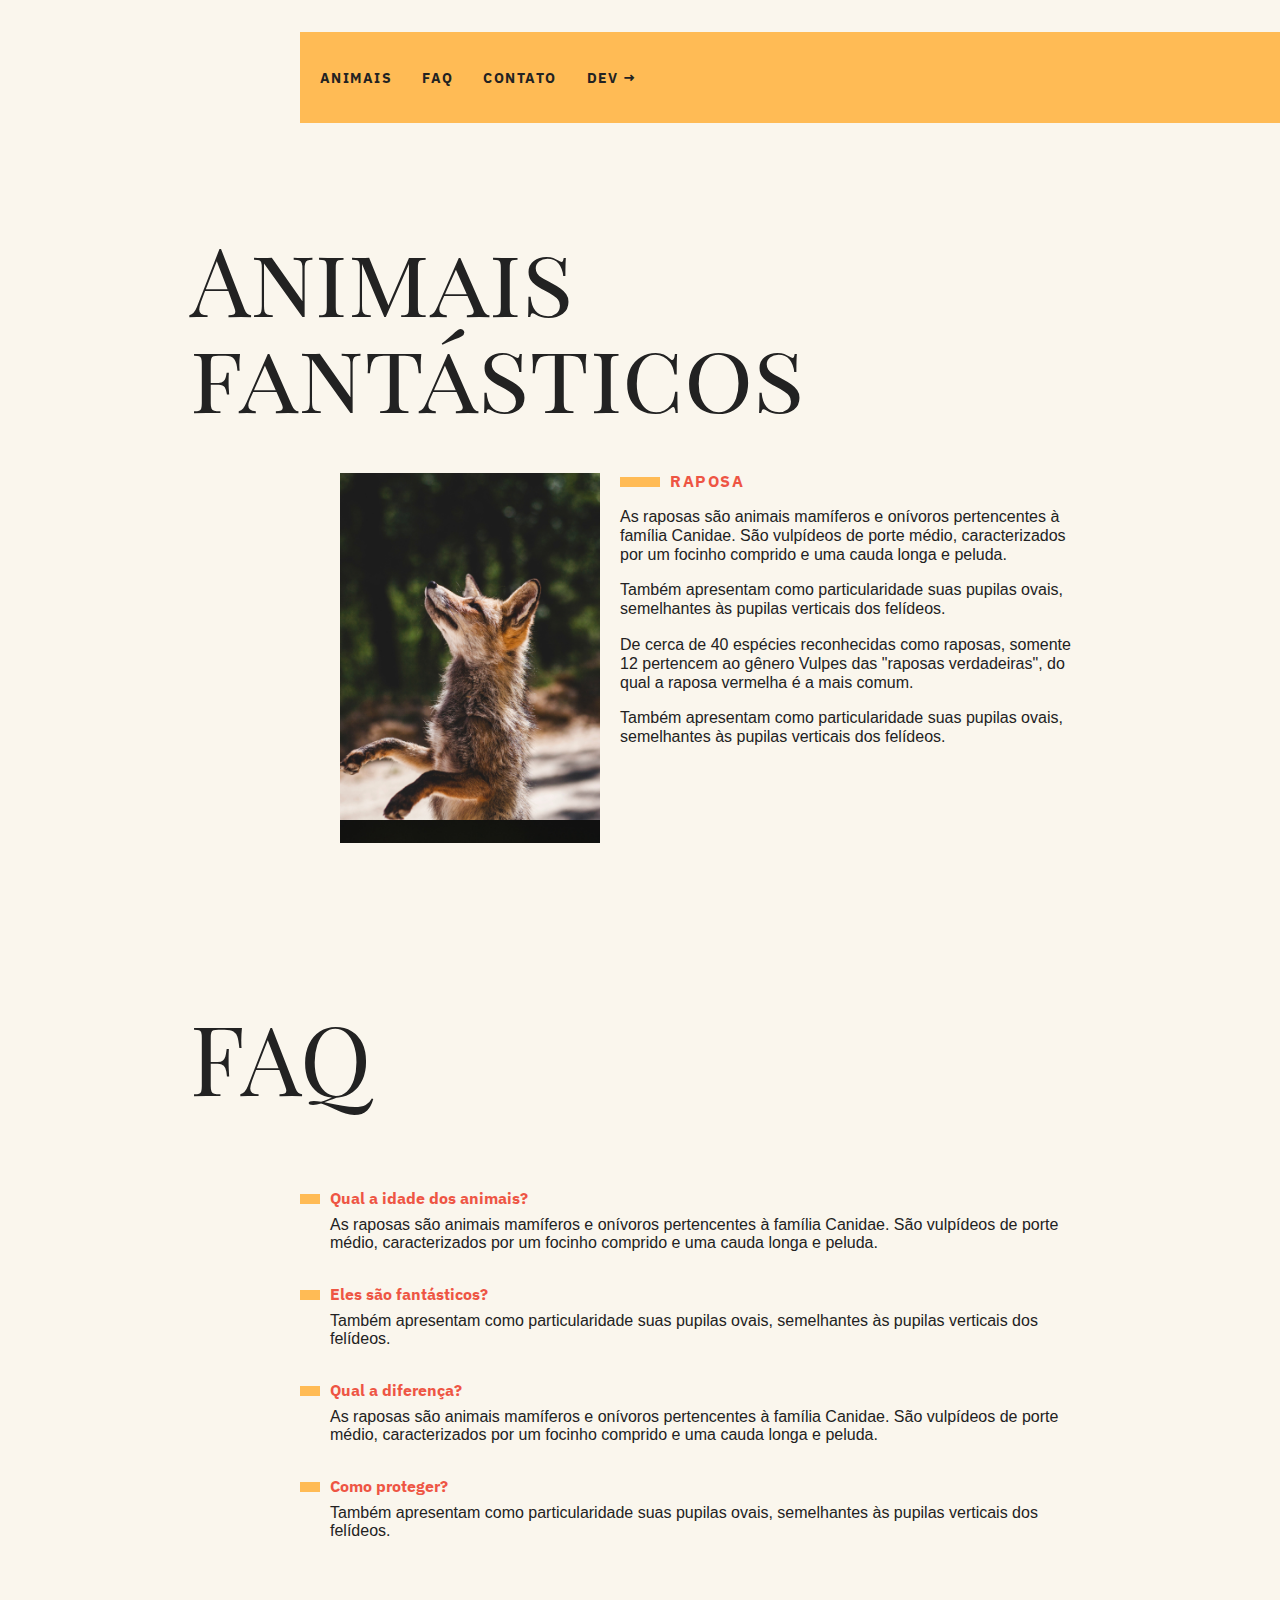
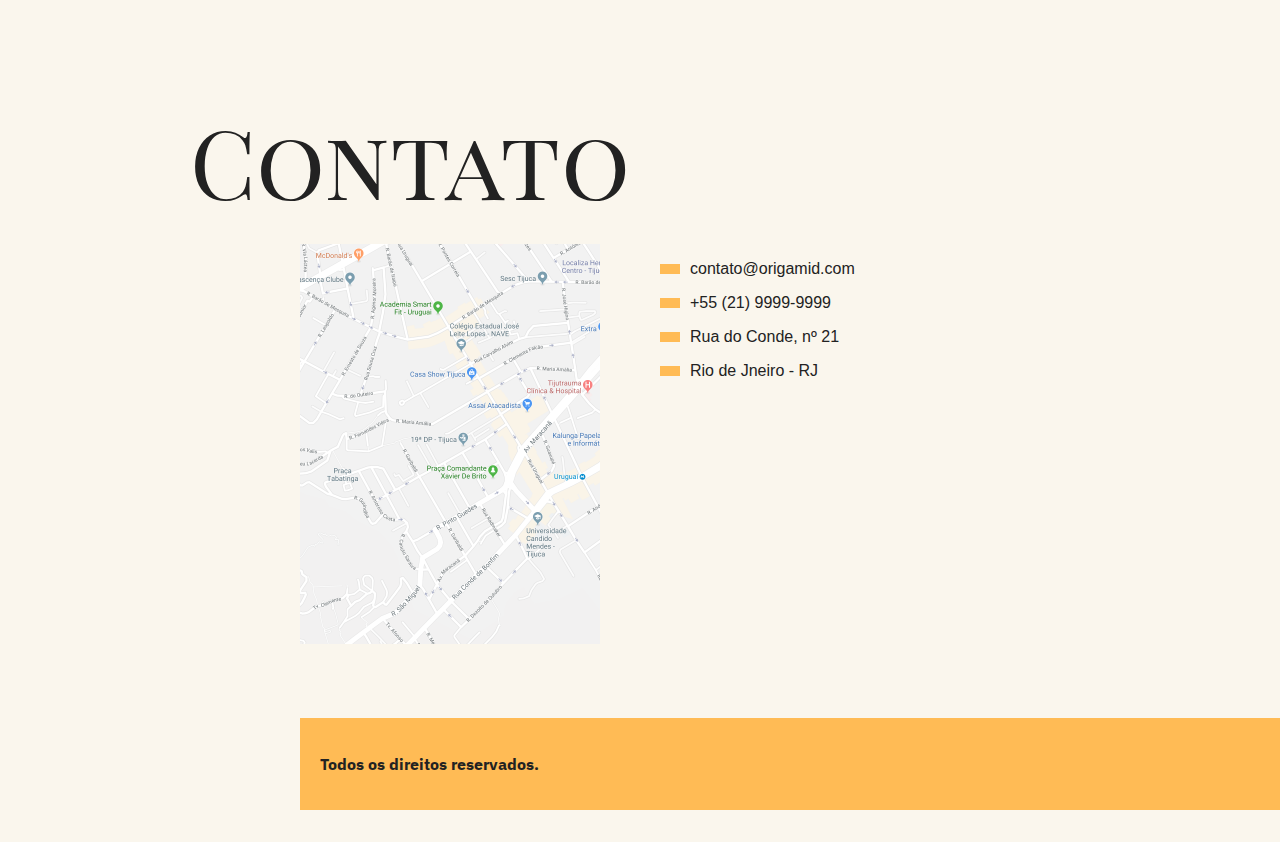
==== commit 37a765cd: "feat: correção de texto sobre macacos" ====
--- a/index.html
+++ b/index.html
@@ -67,12 +67,9 @@
       </section>
       <section>
         <h2>Macaco</h2>
-        <p>O lobo (também chamado de lobo-cinzento; nome científico: Canis lupus) é uma espécie de mamífero canídeo do gênero Canis. É um sobrevivente da Era do Gelo, originário do Pleistoceno Superior, cerca de 300 mil anos atrás. </p>
-        <p>O peso e tamanho dos lobos variam muito em todo o mundo, tendendo a aumentar proporcionalmente com a latitude, como previsto pela teoria de Christian Bergmann. Em geral, a altura, medida a partir dos ombros, varia de 60 a 95 centímetros. </p>
-        <p>Os lobos são capazes de percorrer longas distâncias com uma velocidade média de 10 quilômetros por hora e são conhecidos por atingir velocidades próximas a 65 quilômetros por hora durante uma perseguição.</p>
-        <p>
-          Os lobos têm pelos volumosos repartidos em duas camadas. A primeira camada é constituída por pelos resistentes que repelem água e sujeira. A segunda camada forma uma pelagem densa, isolante à água. O subpelo é espalhado pelo corpo na forma de grandes tufos no final da primavera ou início do verão (com variações anuais).
-        </p>
+        <p>Macaco é um termo de origem africana (provavelmente do banto makako) utilizado como designação comum a todas as espécies de símios ou primatas antropoides. É aplicada restritivamente no Brasil aos cebídeos (ou macacos do Novo Mundo) em geral. No sentido estrito, "macaco" refere-se às espécies de primatas pertencentes ao género Macaca.</p>
+        <p>A designação mico se origina, segundo o Dicionário Aurélio, do caraíba (karib) continental. É bastante usada no Brasil, onde costuma aplicar-se às espécies do gênero Cebus, no Sul, e às espécies de pequeno porte, ou saguis, no Norte. </p>
+        <p>Os macacos variam em tamanho desde o sagui-pigmeu, que pode ser tão pequeno quanto 117 mm ( 4+5 ⁄ 8 pol) com 172 mm ( 6+3 ⁄ 4 pol) de cauda e pouco mais de 100 g ( 3+1 ⁄ 2 oz) em peso[5], para o mandril macho, quase 1 m (3 pés 3 pol) de comprimento e pesando até 36 kg (79 lb). Alguns são arbóreos (vivendo em árvores), enquanto outros vivem na savana ; as dietas diferem entre as várias espécies, mas podem conter qualquer um dos seguintes alimentos: frutas, folhas, sementes, nozes, flores, ovos e pequenos animais (incluindo insetos e aranhas)</p>
       </section>
       <section>
         <h2>Leão</h2>
--- a/style.css
+++ b/style.css
@@ -43,7 +43,7 @@
   letter-spacing: .1em;
 }
 
-.animais{
+.grid-section{
   grid-column: 2 / 4;
   width: 100%;
   box-sizing: border-box;
@@ -93,6 +93,7 @@
   height: 370px;
   overflow-y: scroll;
   grid-column: 2;
+  cursor: pointer;
 }
 
 .listaAnimais::-webkit-scrollbar {
@@ -111,16 +112,7 @@
   margin-bottom:  3rem;
 }
 
-.faq{
-  grid-column: 2 / 4;
-  width: 100%;
-  box-sizing: border-box;
-  padding: 10px;
-  display: grid;
-  grid-template-columns: 90px 300px 1fr;
-  grid-gap: 20px;
-  margin-bottom: 4rem;
-}
+
 .faqLista{
   grid-column: 2 / 4;
 }
@@ -147,16 +139,6 @@
   margin-left: 30px;
 }
 
-.contato {
-  grid-column: 2 / 4;
-  width: 100%;
-  box-sizing: border-box;
-  padding: 10px;
-  display: grid;
-  grid-template-columns: 90px 300px 1fr;
-  grid-gap: 20px;
-  margin-bottom: 4rem;  
-}
 
 .mapa {
 grid-column: 2;
@@ -188,5 +170,54 @@
   padding: 20px;
   font-family: 'IBM Plex Sans', sans-serif;
   font-weight: bold;
-
+}
+
+@media (max-width:700px) {
+  body{
+    grid-template-columns: 1fr;
+  }
+  .menu, .grid-section, .copy{
+    grid-column: 1;
+  }
+  .grid-section{
+    grid-template-columns: 100px 1fr;
+    grid-gap: 10px;
+  }
+  .grid-section h1{
+    font-size: 3rem;
+  }
+  .menu{
+    margin-top: 0px;
+  }
+  .listaAnimais{
+    grid-column: 1;
+  }
+  .faqLista, .dados, .mapa {
+    grid-column: 1 / 3;
+  }
+  .copy{
+    margin-bottom: 0px;
+  }
+
+}
+
+/* Efeitos com Js */
+.js-tabcontent section {
+  display: none;
+}
+
+.js-tabcontent section.ativo {
+  display: block !important;
+  animation: show .5s forwards;
+}
+
+@keyframes show{
+  from{
+    opacity: 0;
+    transform: translate3d(-30px, 0, 0);
+  }
+  to{
+    opacity: 1;
+    transform: translate3d(0, 0, 0);
+  }
 }